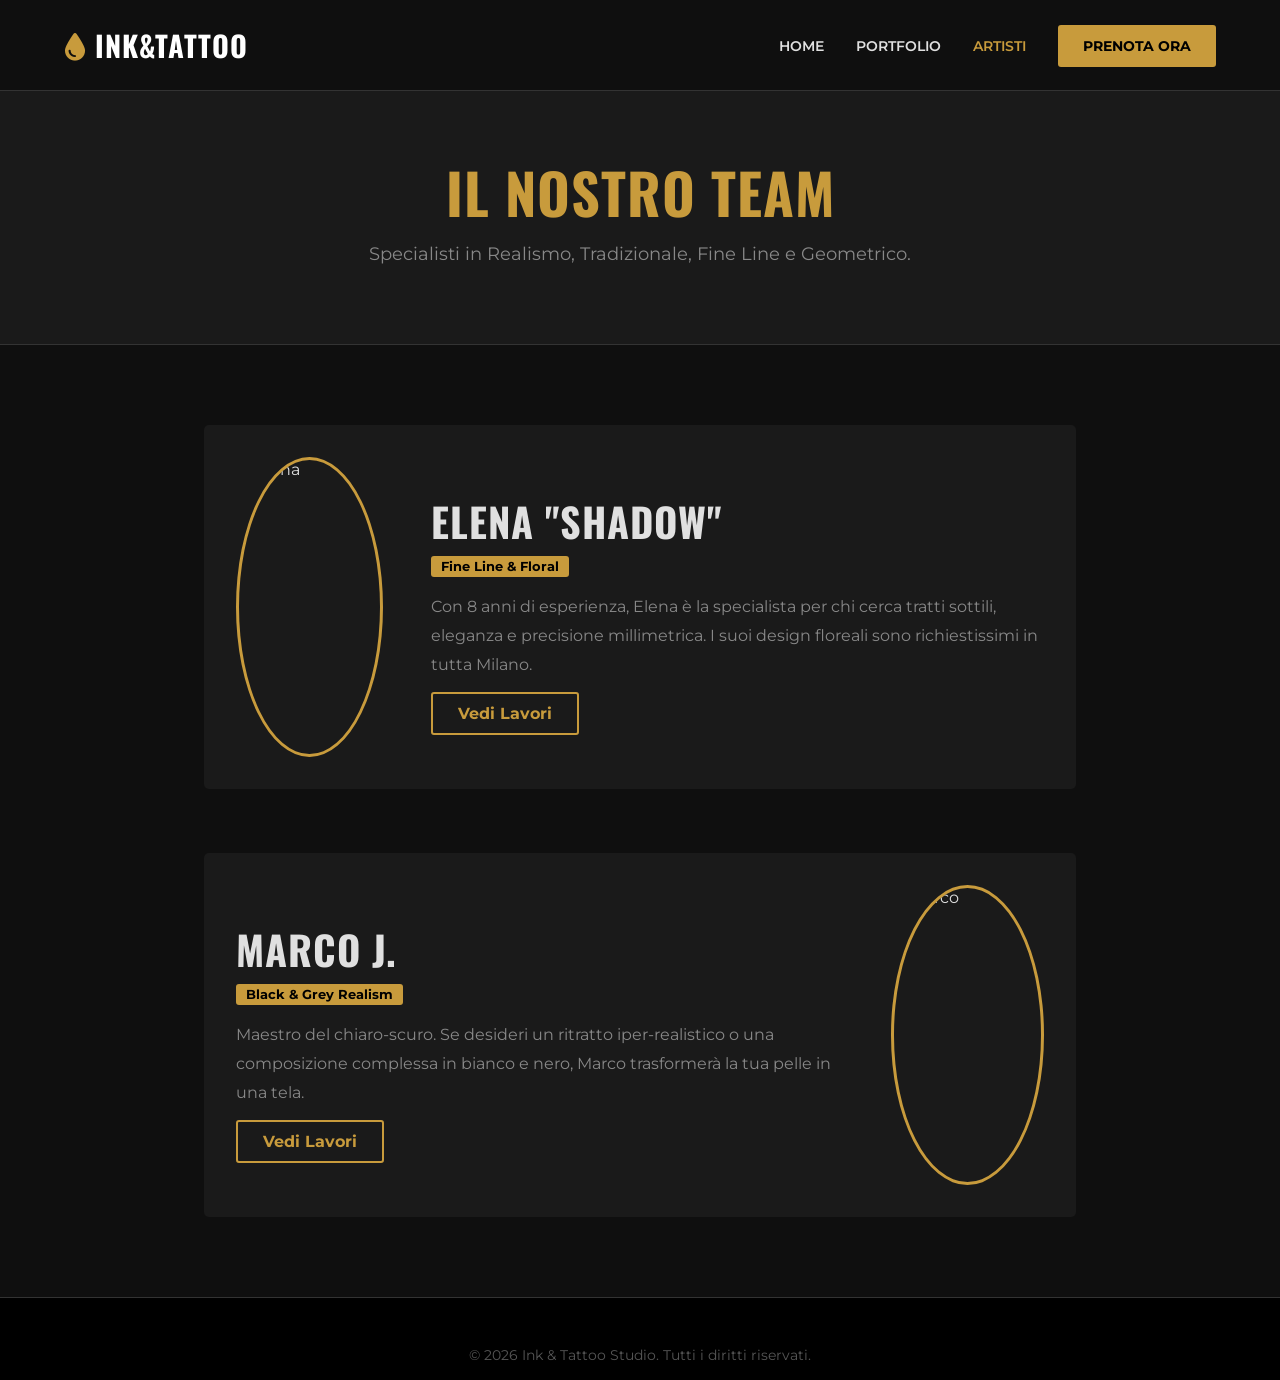
==== artisti.html @ d007d6fd "Add files via upload" ====
<!DOCTYPE html>
<html lang="it">
<head>
    <meta charset="UTF-8">
    <meta name="viewport" content="width=device-width, initial-scale=1.0">
    <title>Gli Artisti | Ink & Tattoo</title>
    <link rel="stylesheet" href="style.css">
    <link href="https://cdnjs.cloudflare.com/ajax/libs/font-awesome/6.0.0/css/all.min.css" rel="stylesheet">
    <link href="https://fonts.googleapis.com/css2?family=Oswald:wght@400;700&family=Montserrat:wght@300;400;600&display=swap" rel="stylesheet">
</head>
<body>
    <header>
        <div class="logo"><h2><i class="fas fa-tint"></i> INK&TATTOO</h2></div>
        <nav>
            <ul>
                <li><a href="index.html">Home</a></li>
                <li><a href="galleria.html">Portfolio</a></li>
                <li><a href="artisti.html" class="active">Artisti</a></li>
                <li><a href="contatti.html" class="btn-primary">Prenota Ora</a></li>
            </ul>
        </nav>
    </header>

    <section class="page-header artists-header">
        <h1>IL NOSTRO TEAM</h1>
        <p>Specialisti in Realismo, Tradizionale, Fine Line e Geometrico.</p>
    </section>

    <section class="artists-section">
        <div class="artist-card">
            <img src="https://images.unsplash.com/photo-1534528741775-53994a69daeb?ixlib=rb-1.2.1&auto=format&fit=crop&w=800&q=80" alt="Elena">
            <div class="artist-info">
                <h2>ELENA "SHADOW"</h2>
                <span class="style-tag">Fine Line & Floral</span>
                <p>Con 8 anni di esperienza, Elena è la specialista per chi cerca tratti sottili, eleganza e precisione millimetrica. I suoi design floreali sono richiestissimi in tutta Milano.</p>
                <a href="galleria.html" class="btn-secondary">Vedi Lavori</a>
            </div>
        </div>

        <div class="artist-card reverse">
            <img src="https://images.unsplash.com/photo-1506794778202-cad84cf45f1d?ixlib=rb-1.2.1&auto=format&fit=crop&w=800&q=80" alt="Marco">
            <div class="artist-info">
                <h2>MARCO J.</h2>
                <span class="style-tag">Black & Grey Realism</span>
                <p>Maestro del chiaro-scuro. Se desideri un ritratto iper-realistico o una composizione complessa in bianco e nero, Marco trasformerà la tua pelle in una tela.</p>
                <a href="galleria.html" class="btn-secondary">Vedi Lavori</a>
            </div>
        </div>
    </section>

    <footer>
        <div class="footer-bottom"><p>&copy; 2026 Ink & Tattoo Studio. Tutti i diritti riservati.</p></div>
    </footer>
</body>
</html>
---- style.css ----
/* --- RESET E VARIABILI --- */
@import url('https://fonts.googleapis.com/css2?family=Oswald:wght@400;700&family=Montserrat:wght@300;400;600&display=swap');

:root {
    --bg-dark: #0f0f0f;
    --bg-light: #1a1a1a;
    --gold: #c89b3c;
    --gold-hover: #e0b455;
    --text-main: #e0e0e0;
    --text-muted: #888888;
}

* { margin: 0; padding: 0; box-sizing: border-box; }
body { background-color: var(--bg-dark); color: var(--text-main); font-family: 'Montserrat', sans-serif; }
h1, h2, h3 { font-family: 'Oswald', sans-serif; text-transform: uppercase; letter-spacing: 1px; }

/* --- NAVIGAZIONE --- */
header { background-color: rgba(15, 15, 15, 0.95); padding: 1.5rem 5%; display: flex; justify-content: space-between; align-items: center; position: fixed; width: 100%; top: 0; z-index: 1000; border-bottom: 1px solid #333; }
.logo h2 { color: white; font-size: 1.8rem; }
.logo i { color: var(--gold); }
nav ul { list-style: none; display: flex; gap: 2rem; align-items: center; }
nav a { color: var(--text-main); text-decoration: none; font-weight: 600; font-size: 0.9rem; text-transform: uppercase; transition: 0.3s; }
nav a:hover, nav a.active { color: var(--gold); }

/* --- BOTTONI --- */
.btn-primary { background-color: var(--gold); color: #000 !important; padding: 12px 25px; border-radius: 3px; font-weight: bold; }
.btn-primary:hover { background-color: var(--gold-hover); }
.btn-secondary { background-color: transparent; border: 2px solid var(--gold); color: var(--gold); padding: 10px 25px; border-radius: 3px; text-decoration: none; font-weight: bold; transition: 0.3s; }
.btn-secondary:hover { background-color: var(--gold); color: #000; }

/* --- HERO --- */
.hero { background: linear-gradient(rgba(0,0,0,0.7), rgba(0,0,0,0.8)), url('https://images.unsplash.com/photo-1598371839696-5c5bb00bdc28?ixlib=rb-1.2.1&auto=format&fit=crop&w=1920&q=80') center/cover; height: 100vh; display: flex; align-items: center; justify-content: center; text-align: center; }
.hero-content h1 { font-size: 5rem; margin-bottom: 1rem; color: white; }
.hero-content p { font-size: 1.2rem; color: var(--text-muted); margin-bottom: 2rem; max-width: 600px; margin-left: auto; margin-right: auto; }
.hero-buttons { display: flex; gap: 1rem; justify-content: center; }

/* --- FEATURES --- */
.features { display: grid; grid-template-columns: repeat(auto-fit, minmax(250px, 1fr)); gap: 2rem; padding: 5rem 5%; background-color: var(--bg-light); text-align: center; }
.feature-box i { font-size: 2.5rem; color: var(--gold); margin-bottom: 1rem; }
.feature-box h3 { margin-bottom: 0.5rem; font-size: 1.5rem; }
.feature-box p { color: var(--text-muted); line-height: 1.6; }

/* --- HEADER PAGINE INTERNE --- */
.page-header { background: var(--bg-light); padding: 150px 5% 80px; text-align: center; border-bottom: 1px solid #333; }
.page-header h1 { font-size: 3.5rem; color: var(--gold); }
.page-header p { color: var(--text-muted); font-size: 1.1rem; margin-top: 10px; }

/* --- GALLERIA --- */
.gallery-section { padding: 5rem 5%; }
.gallery-grid { display: grid; grid-template-columns: repeat(auto-fit, minmax(300px, 1fr)); gap: 1.5rem; }
.gallery-grid img { width: 100%; height: 350px; object-fit: cover; border-radius: 5px; transition: transform 0.4s, filter 0.4s; filter: grayscale(50%); }
.gallery-grid img:hover { transform: scale(1.03); filter: grayscale(0%); cursor: pointer; }

/* --- ARTISTI --- */
.artists-section { padding: 5rem 5%; display: flex; flex-direction: column; gap: 4rem; max-width: 1000px; margin: 0 auto; }
.artist-card { display: flex; gap: 3rem; align-items: center; background: var(--bg-light); padding: 2rem; border-radius: 5px; }
.artist-card.reverse { flex-direction: row-reverse; }
.artist-card img { width: 300px; height: 300px; object-fit: cover; border-radius: 50%; border: 3px solid var(--gold); }
.artist-info h2 { font-size: 2.5rem; margin-bottom: 5px; }
.style-tag { display: inline-block; background: var(--gold); color: #000; padding: 3px 10px; font-weight: bold; font-size: 0.8rem; margin-bottom: 1rem; border-radius: 3px; }
.artist-info p { color: var(--text-muted); line-height: 1.8; margin-bottom: 1.5rem; }

/* --- CONTATTI E FORM --- */
.contact-section { display: flex; flex-wrap: wrap; gap: 4rem; padding: 5rem 5%; max-width: 1200px; margin: 0 auto; }
.contact-info, .contact-form { flex: 1; min-width: 300px; }
.contact-info h2, .contact-form h2 { font-size: 2rem; margin-bottom: 1.5rem; color: var(--gold); border-bottom: 1px solid #333; padding-bottom: 10px; }
.contact-info p { color: var(--text-muted); line-height: 1.6; margin-bottom: 2rem; }
.info-item { display: flex; align-items: center; gap: 15px; margin-bottom: 1.5rem; }
.info-item i { color: var(--gold); font-size: 1.5rem; width: 30px; }
.info-item p { margin: 0; color: var(--text-main); font-weight: bold; }
.contact-form input, .contact-form select, .contact-form textarea { width: 100%; background: var(--bg-light); border: 1px solid #333; color: white; padding: 15px; margin-bottom: 1rem; border-radius: 3px; font-family: inherit; }
.contact-form input:focus, .contact-form select:focus, .contact-form textarea:focus { outline: none; border-color: var(--gold); }

/* --- FOOTER --- */
footer { background: #000; border-top: 1px solid #333; padding: 3rem 5% 1rem; text-align: center; }
.footer-logo h2 { color: white; margin-bottom: 1rem; }
.footer-logo i { color: var(--gold); }
.social-links { display: flex; justify-content: center; gap: 1rem; margin-bottom: 2rem; }
.social-links a { color: var(--text-main); font-size: 1.5rem; transition: color 0.3s; }
.social-links a:hover { color: var(--gold); }
.footer-bottom { color: #555; font-size: 0.9rem; }
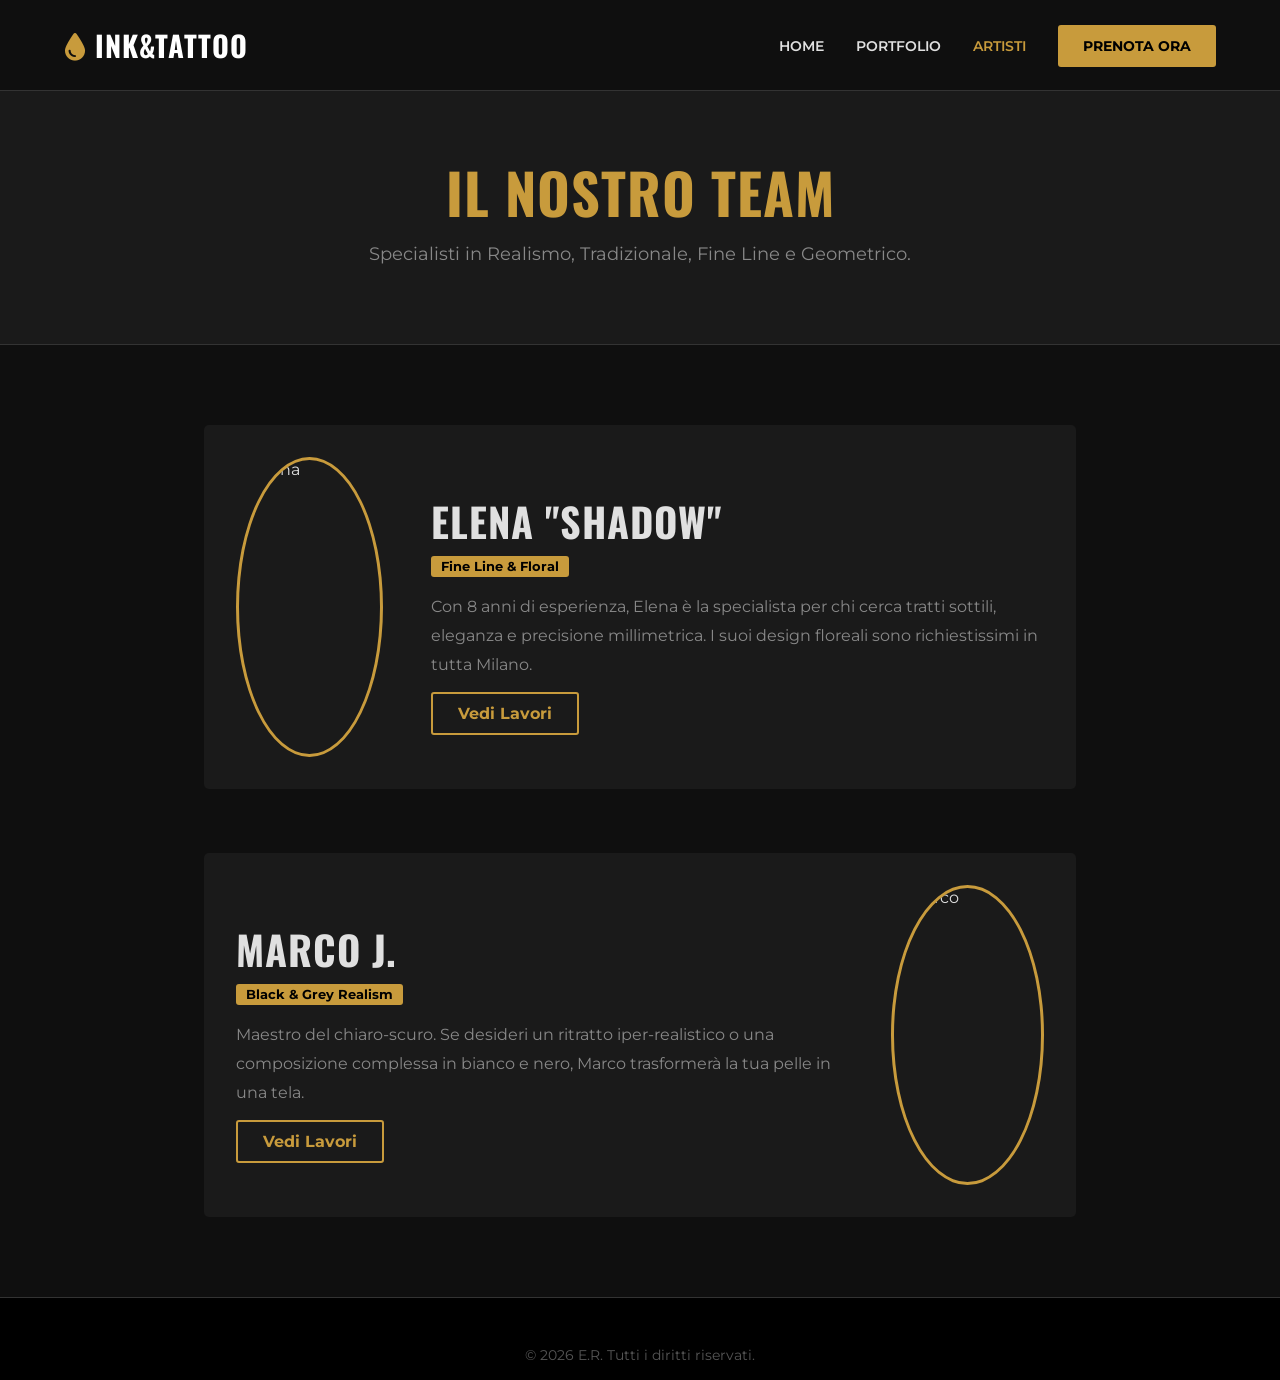
==== commit 2c5465f0: "artisti.html" ====
--- a/artisti.html
+++ b/artisti.html
@@ -49,7 +49,7 @@
     </section>
 
     <footer>
-        <div class="footer-bottom"><p>&copy; 2026 Ink & Tattoo Studio. Tutti i diritti riservati.</p></div>
+        <div class="footer-bottom"><p>&copy; 2026 E.R. Tutti i diritti riservati.</p></div>
     </footer>
 </body>
-</html>+</html>
